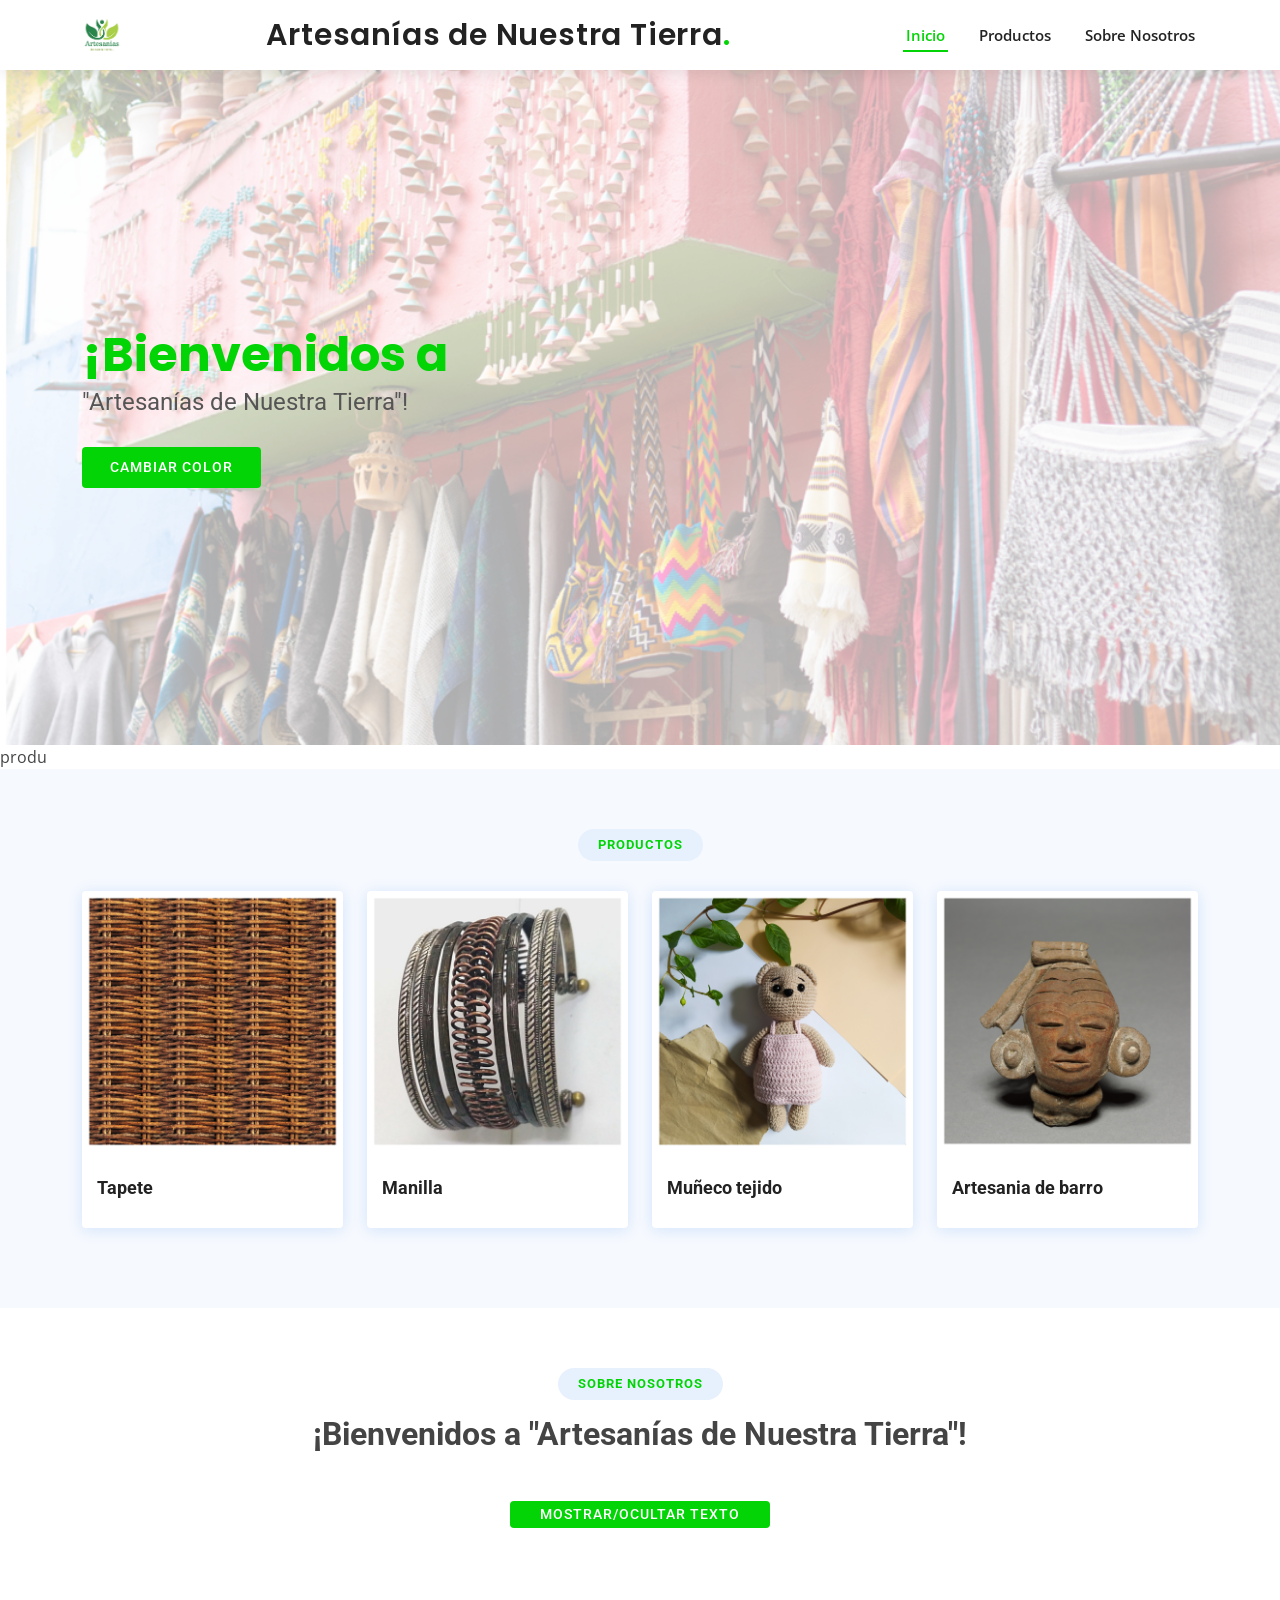
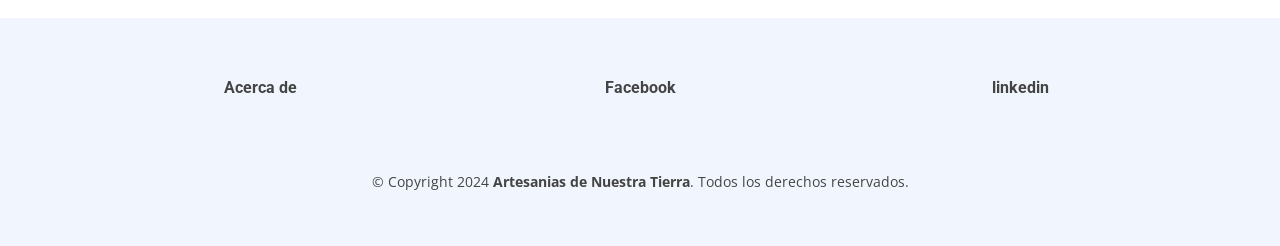
==== Proyectoweb/index.html @ 846239ed "Add files via upload" ====
<!DOCTYPE html>
<html lang="en">

<head>
  <meta charset="utf-8">
  <meta content="width=device-width, initial-scale=1.0" name="viewport">

  <title>Artesanías de Nuestra Tierra</title>
  <meta content="" name="description">
  <meta content="" name="keywords">

  <!-- Favicons -->
  <link href="assets/img/Content/favicon.png" rel="icon">
  <link href="assets/img/Content/favicon.png" rel="apple-touch-icon">

  <!-- Google Fonts -->
  <link href="https://fonts.googleapis.com/css?family=Open+Sans:300,300i,400,400i,600,600i,700,700i|Roboto:300,300i,400,400i,500,500i,600,600i,700,700i|Poppins:300,300i,400,400i,500,500i,600,600i,700,700i" rel="stylesheet">

  <link href="https://cdn.jsdelivr.net/npm/bootstrap@5.3.3/dist/css/bootstrap.min.css" rel="stylesheet" integrity="sha384-QWTKZyjpPEjISv5WaRU9OFeRpok6YctnYmDr5pNlyT2bRjXh0JMhjY6hW+ALEwIH" crossorigin="anonymous">

  <!-- Template Main CSS File -->
  <link href="assets/css/style.css" rel="stylesheet">

</head>

<body>

  <!-- ======= Header ======= -->
  <header id="header" class="d-flex align-items-center">
    <div class="container d-flex align-items-center justify-content-between">

      <a href="index.html" class="logo"><img src="assets/img/Content/logo.png" alt=""></a>
      <h1 class="logo"><a href="index.html">Artesanías de Nuestra Tierra<span>.</span></a></h1>
      
      <nav id="navbar" class="navbar">
        <ul>
          <li><a class="nav-link scrollto active" href="#hero">Inicio</a></li>
          <li><a class="nav-link scrollto" href="#productos">Productos</a></li>
          <li><a class="nav-link scrollto" href="#nosotros">Sobre Nosotros</a></li>
        </ul>
        <i class="bi bi-list mobile-nav-toggle"></i>
      </nav><!-- .navbar -->

    </div>
  </header><!-- End Header -->

  <!-- ======= Hero Section ======= -->
  <section id="hero" class="d-flex align-items-center">
    <div class="container" data-aos="zoom-out" data-aos-delay="100">
      <h1><span>¡Bienvenidos a </span></h1>
      <h2>"Artesanías de Nuestra Tierra"!</h2>
      <div class="d-flex">
        <a href="#about" class="btn-get-started scrollto" onclick="cambiarTonalidad()">Cambiar Color</a>
      </div>
    </div>
  </section><!-- End Hero -->

  <main id="main">
produ
    <!-- ======= products Section ======= -->
    <section id="productos" class="products section-bg">
      <div class="container" data-aos="fade-up">

        <div class="section-title">
          <h2>productos</h2>
        </div>

        <div class="row">

          <div class="col-lg-3 col-md-6 d-flex align-items-stretch" data-aos="fade-up" data-aos-delay="100">
            <div class="member">
              <div class="member-img">
                <img src="assets/img/Content/1.png" class="img-fluid" alt="">
              </div>
              <div class="member-info">
                <h4>Tapete</h4>
              </div>
            </div>
          </div>

          <div class="col-lg-3 col-md-6 d-flex align-items-stretch" data-aos="fade-up" data-aos-delay="200">
            <div class="member">
              <div class="member-img">
                <img src="assets/img/Content/2.png" class="img-fluid" alt="">
              </div>
              <div class="member-info">
                <h4>Manilla</h4>
              </div>
            </div>
          </div>

          <div class="col-lg-3 col-md-6 d-flex align-items-stretch" data-aos="fade-up" data-aos-delay="300">
            <div class="member">
              <div class="member-img">
                <img src="assets/img/Content/3.png" class="img-fluid" alt="">
              </div>
              <div class="member-info">
                <h4>Muñeco tejido</h4>
              </div>
            </div>
          </div>

          <div class="col-lg-3 col-md-6 d-flex align-items-stretch" data-aos="fade-up" data-aos-delay="400">
            <div class="member">
              <div class="member-img">
                <img src="assets/img/Content/4.png" class="img-fluid" alt="">
              </div>
              <div class="member-info">
                <h4>Artesania de barro</h4>
              </div>
            </div>
          </div>

        </div>

      </div>
    </section><!-- End products Section -->

    <!-- ======= Services Section ======= -->
    <section id="nosotros" class="services">
      <div class="container" data-aos="fade-up">
        <div class="section-title" id="sobre-nosotros">
          <h2 id="tituloNosotros">Sobre Nosotros</h2>
          <h3 id="tituloBienvenida">¡Bienvenidos a "Artesanías de Nuestra Tierra"!</h3>
          <br>
          <div id="textoOculto" style="display: none;">
            <p>Descubre la belleza y el encanto de las artesanías de Boyacá y Cundinamarca en nuestro sitio web. En "Artesanías de Nuestra Tierra" nos enorgullece ofrecerte una amplia selección de productos únicos y auténticos, elaborados con pasión y dedicación por talentosos artesanos locales.</p>
            <p>Explora nuestro catálogo virtual y déjate cautivar por la riqueza cultural y la historia que se reflejan en cada pieza. Desde tejidos tradicionales y cerámica artesanal hasta joyería finamente elaborada y esculturas impresionantes, tenemos algo especial para todos los amantes del arte y la artesanía.</p>
            <p>Con "Artesanías de Nuestra Tierra", apoyas directamente a las comunidades locales y contribuyes al fomento de la cultura y el patrimonio de nuestra región. Además, disfruta de una experiencia de compra segura y conveniente, con envíos rápidos y atención personalizada.</p>
            <p>¡Embárcate en un viaje de descubrimiento y encuentra tu próxima joya artesanal en "Artesanías de Nuestra Tierra" hoy mismo!</p>
          </div>
          <br>
          <button id="mostrarOcultar" class="boton-desplegable">Mostrar/Ocultar Texto</button>
        </div>
      </div>
    </section><!-- End Services Section -->

  </main><!-- End #main -->

  <!-- ======= Footer ======= -->
  <footer id="footer">
    <div class="footer-top" id="footer-top">
      <div class="container">
        <div class="row">

          <div class="col-lg-4 col-md-6 footer-links">
            <h4>Acerca de</h4>
          </div>

          <div class="col-lg-4 col-md-6 footer-links">
              <a href="https://www.facebook.com" class="facebook"><h4>Facebook</h4></a>
          </div>

          <div class="col-lg-4 col-md-6 footer-links">
            <a href="https://www.linkedin.com" class="linkedin" ><h4>linkedin</h4></a>
          </div>

        </div>
      </div>
    </div>

    <div class="container py-4">
      <div class="copyright">
        &copy; Copyright 2024<strong><span> Artesanias de Nuestra Tierra</span></strong>. Todos los derechos reservados.
      </div>
    </div>
  </footer><!-- End Footer -->

  <div id="preloader"></div>

  <script src="https://cdn.jsdelivr.net/npm/bootstrap@5.3.3/dist/js/bootstrap.bundle.min.js" integrity="sha384-YvpcrYf0tY3lHB60NNkmXc5s9fDVZLESaAA55NDzOxhy9GkcIdslK1eN7N6jIeHz" crossorigin="anonymous"></script>

  <!-- Main JS File -->
  <script src="assets/js/main.js"></script>
  </body>

</html>
---- Proyectoweb/assets/css/style.css ----
/*--------------------------------------------------------------
# General
--------------------------------------------------------------*/
body {
  font-family: "Open Sans", sans-serif;
  color: #444444;
}

a {
  color: #03d406;
  text-decoration: none;
}

a:hover {
  color: #03d406;
  text-decoration: none;
}

h1,
h2,
h3,
h4,
h5,
h6 {
  font-family: "Roboto", sans-serif;
}

/*--------------------------------------------------------------
# Preloader
--------------------------------------------------------------*/
#preloader {
  position: fixed;
  top: 0;
  left: 0;
  right: 0;
  bottom: 0;
  z-index: 9999;
  overflow: hidden;
  background: #fff;
}

#preloader:before {
  content: "";
  position: fixed;
  top: calc(50% - 30px);
  left: calc(50% - 30px);
  border: 6px solid #03d406;
  border-top-color: #e2eefd;
  border-radius: 50%;
  width: 60px;
  height: 60px;
  animation: animate-preloader 1s linear infinite;
}

@keyframes animate-preloader {
  0% {
    transform: rotate(0deg);
  }

  100% {
    transform: rotate(360deg);
  }
}

/*--------------------------------------------------------------
# Back to top button
--------------------------------------------------------------*/
.back-to-top {
  position: fixed;
  visibility: hidden;
  opacity: 0;
  right: 15px;
  bottom: 15px;
  z-index: 996;
  background: #03d406;
  width: 40px;
  height: 40px;
  border-radius: 4px;
  transition: all 0.4s;
}

/*--------------------------------------------------------------
# Disable aos animation delay on mobile devices
--------------------------------------------------------------*/
@media screen and (max-width: 768px) {
  [data-aos-delay] {
    transition-delay: 0 !important;
  }
}

/*--------------------------------------------------------------
# Top Bar
--------------------------------------------------------------*/
#topbar {
  background: #03d406;
  height: 40px;
  font-size: 14px;
  transition: all 0.5s;
  color: #fff;
  padding: 0;
}

#topbar .contact-info i {
  font-style: normal;
  color: #fff;
}

#topbar .contact-info i a,
#topbar .contact-info i span {
  padding-left: 5px;
  color: #fff;
}

#topbar .contact-info i a {
  line-height: 0;
  transition: 0.3s;
  transition: 0.3s;
}

#topbar .contact-info i a:hover {
  color: #fff;
  text-decoration: underline;
}

#topbar .social-links a {
  color: rgba(255, 255, 255, 0.7);
  line-height: 0;
  transition: 0.3s;
  margin-left: 20px;
}

#topbar .social-links a:hover {
  color: white;
}

/*--------------------------------------------------------------
# Header
--------------------------------------------------------------*/
#header {
  background: #fff;
  transition: all 0.5s;
  z-index: 997;
  height: 86px;
  box-shadow: 0px 2px 15px rgba(0, 0, 0, 0.1);
}

#header.fixed-top {
  height: 70px;
}

#header .logo {
  font-size: 30px;
  margin: 0;
  padding: 0;
  line-height: 1;
  font-weight: 600;
  letter-spacing: 0.8px;
  font-family: "Poppins", sans-serif;
}

#header .logo a {
  color: #222222;
  padding-right: 0;
}

#header .logo a span {
  color: #03d406;
}

#header .logo img {
  max-height: 40px;
}

.scrolled-offset {
  margin-top: 70px;
}

/*--------------------------------------------------------------
# Navigation Menu
--------------------------------------------------------------*/
/**
* Desktop Navigation 
*/
.navbar {
  padding: 0;
}

.navbar ul {
  margin: 0;
  padding: 0;
  display: flex;
  list-style: none;
  align-items: center;
}

.navbar li {
  position: relative;
}

.navbar>ul>li {
  white-space: nowrap;
  padding: 10px 0 10px 28px;
}

.navbar a,
.navbar a:focus {
  display: flex;
  align-items: center;
  justify-content: space-between;
  padding: 0 3px;
  font-size: 15px;
  font-weight: 600;
  color: #222222;
  white-space: nowrap;
  transition: 0.3s;
  position: relative;
}

.navbar a i,
.navbar a:focus i {
  font-size: 12px;
  line-height: 0;
  margin-left: 5px;
}

.navbar>ul>li>a:before {
  content: "";
  position: absolute;
  width: 100%;
  height: 2px;
  bottom: -6px;
  left: 0;
  background-color: #03d406;
  visibility: hidden;
  width: 0px;
  transition: all 0.3s ease-in-out 0s;
}

.navbar a:hover:before,
.navbar li:hover>a:before,
.navbar .active:before {
  visibility: visible;
  width: 100%;
}

.navbar a:hover,
.navbar .active,
.navbar .active:focus,
.navbar li:hover>a {
  color: #03d406;
}


/**
* Mobile Navigation 
*/
.mobile-nav-toggle {
  color: #222222;
  font-size: 28px;
  cursor: pointer;
  display: none;
  line-height: 0;
  transition: 0.5s;
}

.mobile-nav-toggle.bi-x {
  color: #fff;
}

@media (max-width: 991px) {
  .mobile-nav-toggle {
    display: block;
  }

  .navbar ul {
    display: none;
  }
}

.navbar-mobile {
  position: fixed;
  overflow: hidden;
  top: 0;
  right: 0;
  left: 0;
  bottom: 0;
  background: rgba(9, 9, 9, 0.9);
  transition: 0.3s;
  z-index: 999;
}

.navbar-mobile .mobile-nav-toggle {
  position: absolute;
  top: 15px;
  right: 15px;
}

.navbar-mobile ul {
  display: block;
  position: absolute;
  top: 55px;
  right: 15px;
  bottom: 15px;
  left: 15px;
  padding: 10px 0;
  background-color: #fff;
  overflow-y: auto;
  transition: 0.3s;
}

.navbar-mobile a,
.navbar-mobile a:focus {
  padding: 10px 20px;
  font-size: 15px;
  color: #222222;
}

.navbar-mobile>ul>li {
  padding: 0;
}

.navbar-mobile a:hover:before,
.navbar-mobile li:hover>a:before,
.navbar-mobile .active:before {
  visibility: hidden;
}

.navbar-mobile a:hover,
.navbar-mobile .active,
.navbar-mobile li:hover>a {
  color: #03d406;
}

.navbar-mobile .getstarted,
.navbar-mobile .getstarted:focus {
  margin: 15px;
}

/*--------------------------------------------------------------
# Hero Section
--------------------------------------------------------------*/
#hero {
  width: 100%;
  height: 75vh;
  background: url("../img/Content/central.png") top left;
  background-size: cover;
  position: relative;
}

#hero:before {
  content: "";
  background: rgba(255, 255, 255, 0.6);
  position: absolute;
  bottom: 0;
  top: 0;
  left: 0;
  right: 0;
}

#hero .container {
  position: relative;
}

#hero h1 {
  margin: 0;
  font-size: 48px;
  font-weight: 700;
  line-height: 56px;
  color: #222222;
  font-family: "Poppins", sans-serif;
}

#hero h1 span {
  color: #03d406;
}

#hero h2 {
  color: #555555;
  margin: 5px 0 30px 0;
  font-size: 24px;
  font-weight: 400;
}

#hero .btn-get-started {
  font-family: "Roboto", sans-serif;
  text-transform: uppercase;
  font-weight: 500;
  font-size: 14px;
  letter-spacing: 1px;
  display: inline-block;
  padding: 10px 28px;
  border-radius: 4px;
  transition: 0.5s;
  color: #fff;
  background: #03d406;
}

#hero .btn-get-started:hover {
  background: #08961b;
}

@media (min-width: 1024px) {
  #hero {
    background-attachment: fixed;
  }
}

@media (max-width: 768px) {
  #hero {
    height: 100vh;
  }

  #hero h1 {
    font-size: 28px;
    line-height: 36px;
  }

  #hero h2 {
    font-size: 18px;
    line-height: 24px;
    margin-bottom: 30px;
  }
}

@media (max-height: 500px) {
  #hero {
    height: 120vh;
  }
}

/*--------------------------------------------------------------
# Sections General
--------------------------------------------------------------*/
section {
  padding: 60px 0;
  overflow: hidden;
}

.section-bg {
  background-color: #f6f9fe;
}

.section-title {
  text-align: center;
  padding-bottom: 30px;
}

.section-title h2 {
  font-size: 13px;
  letter-spacing: 1px;
  font-weight: 700;
  padding: 8px 20px;
  margin: 0;
  background: #e7f1fd;
  color: #03d406;
  display: inline-block;
  text-transform: uppercase;
  border-radius: 50px;
}

.section-title h3 {
  margin: 15px 0 0 0;
  font-size: 32px;
  font-weight: 700;
}

.section-title h3 span {
  color: #03d406;
}

.section-title p {
  margin: 15px auto 0 auto;
  font-weight: 600;
}

@media (min-width: 1024px) {
  .section-title p {
    width: 50%;
  }
}

/*--------------------------------------------------------------
# products
--------------------------------------------------------------*/
.products {
  padding: 60px 0;
}

.products .member {
  margin-bottom: 20px;
  overflow: hidden;
  border-radius: 4px;
  background: #fff;
  box-shadow: 0px 2px 15px rgba(16, 110, 234, 0.15);
}

.products .member .member-img {
  position: relative;
  overflow: hidden;
  /*background: #ff0000;*/
}

.products .member .member-info {
  padding: 25px 15px;
  /*background: #ff0000;*/
}

.products .member .member-info h4 {
  font-weight: 700;
  margin-bottom: 5px;
  font-size: 18px;
  color: #222222;
}

/*--------------------------------------------------------------
# Nosotros
--------------------------------------------------------------*/

.boton-desplegable {
  font-family: "Roboto", sans-serif;
  text-transform: uppercase;
  font-weight: 500;
  font-size: 14px;
  letter-spacing: 1px;
  display: inline-block;
  padding: 1px 28px;
  border-radius: 4px;
  transition: 0.5s;
  color: #fff;
  background: #03d406;
  border-color: transparent;
}

.boton-desplegable:hover {
  background-color: #08961b;
}


/*--------------------------------------------------------------
# Footer
--------------------------------------------------------------*/
#footer {
  justify-content: center;
  text-align: center;
  padding: 0 0 30px 0;
  color: #444444;
  font-size: 14px;
  background: #f1f6fe;
}

#footer .footer-top {
  padding: 60px 0 30px 0;
  background: #f1f6fe;
}

#footer .footer-top h4 {
  font-size: 16px;
  font-weight: bold;
  color: #444444;
  position: relative;
  padding-bottom: 12px;
}

#footer .copyright {
  text-align: center;
  float: none;
}

@media (max-width: 768px) {
  #footer .copyright{
    float: none;
    text-align: center;
    padding: 2px 0;
  }
}
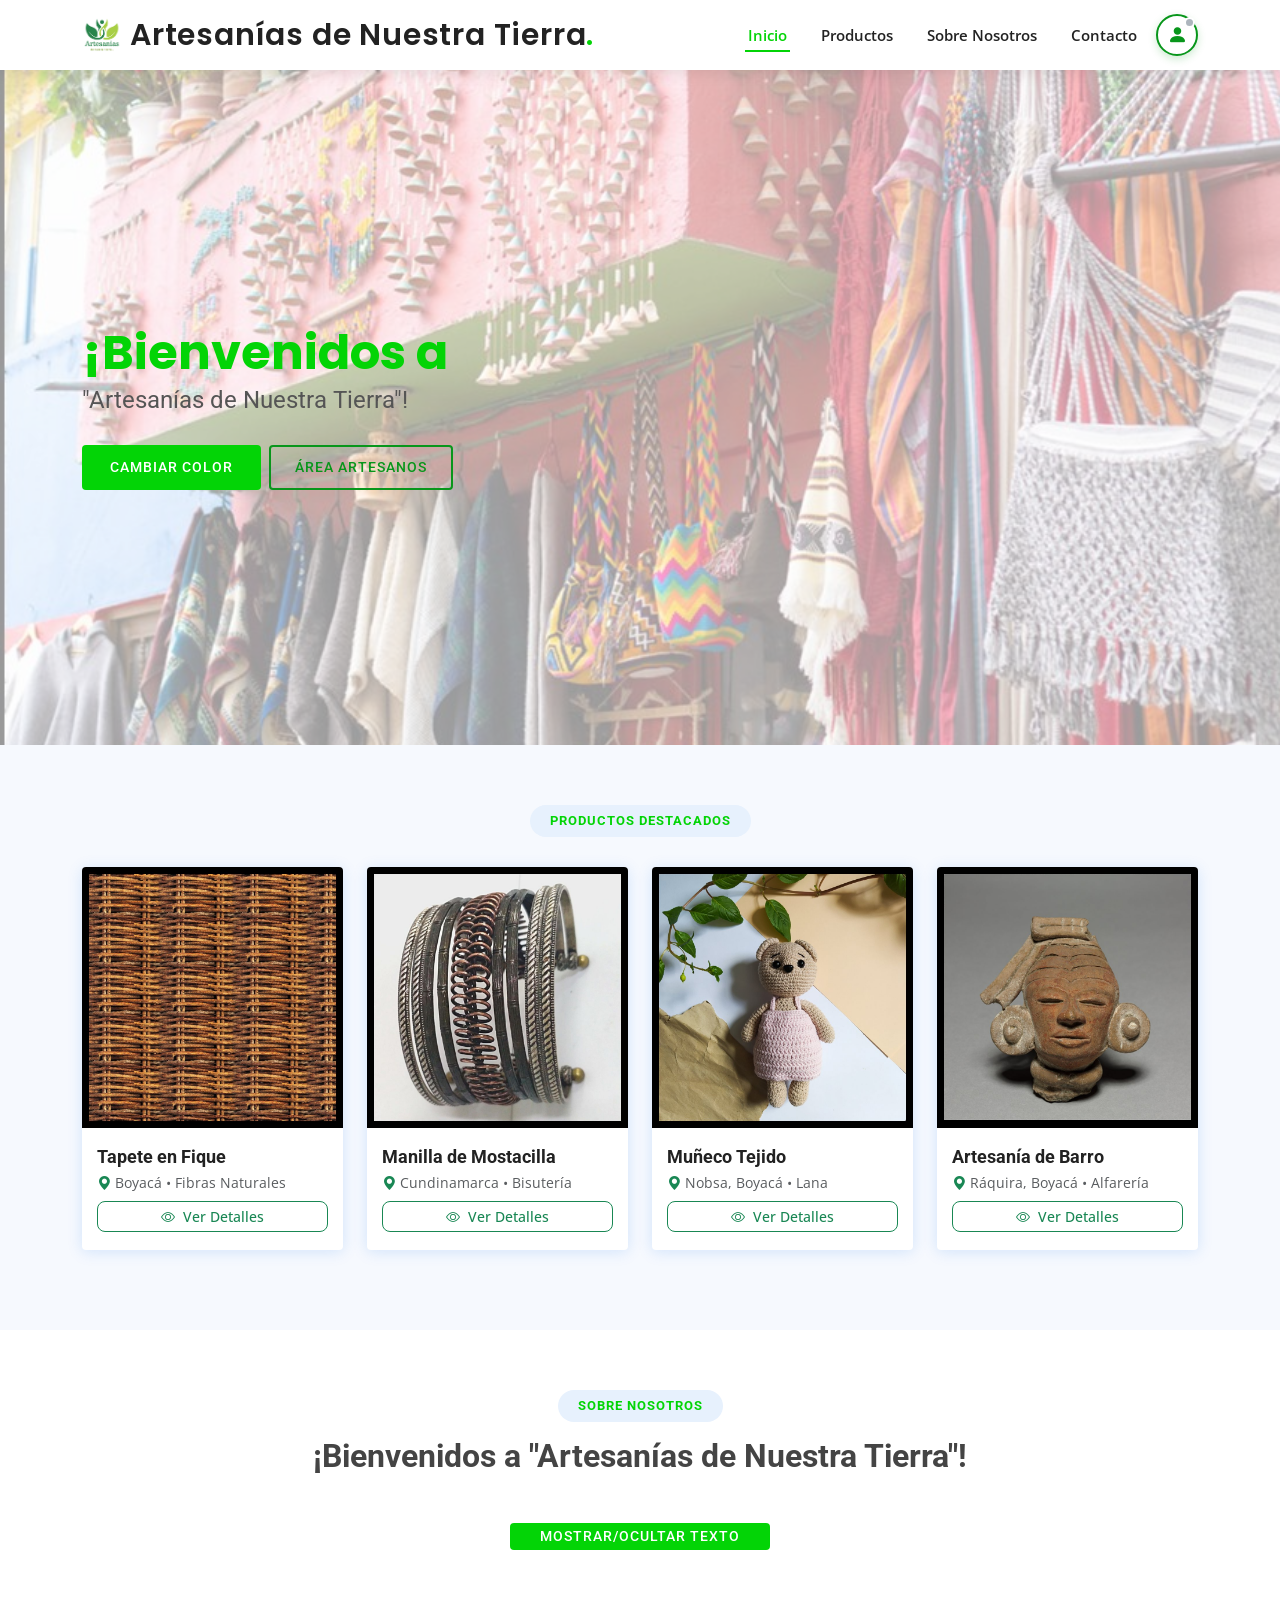
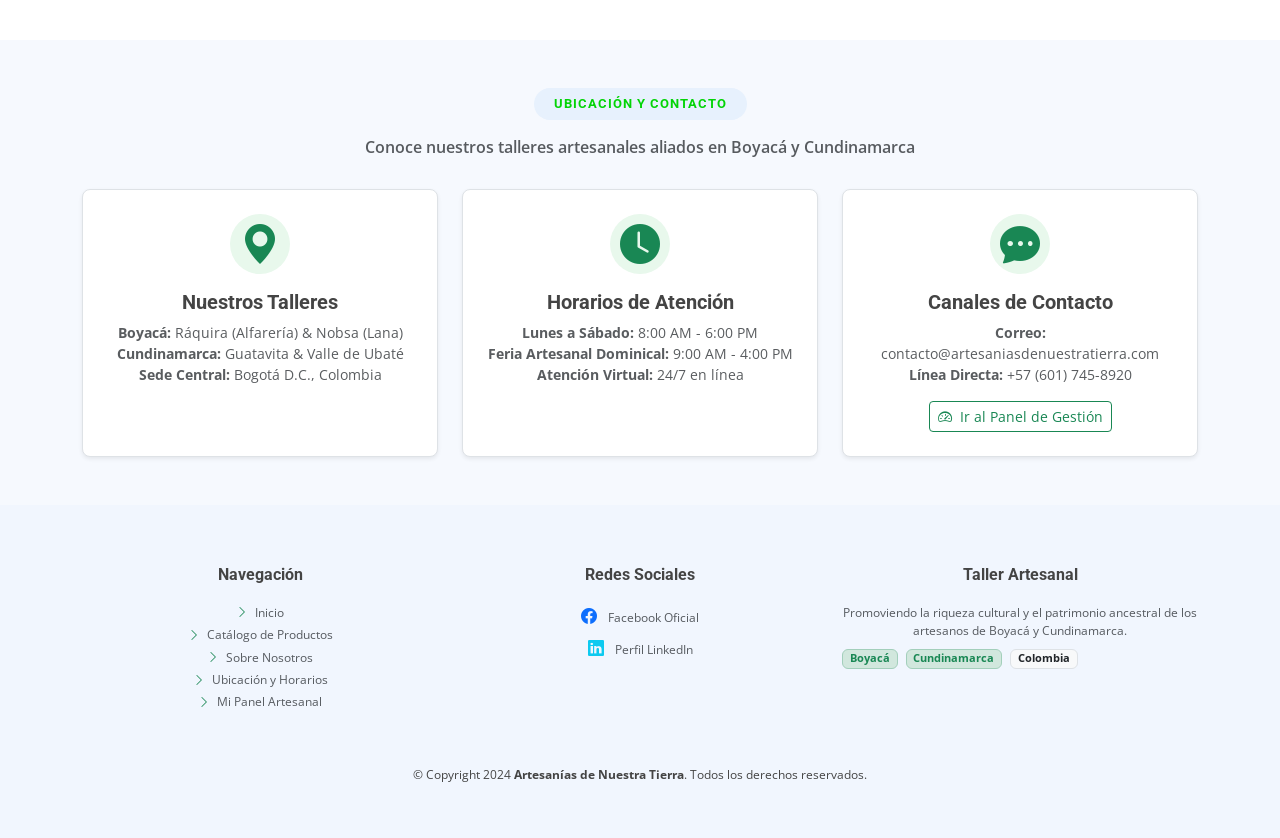
==== commit 7bea7c6e: "subiendo cambios" ====
--- a/Proyectoweb/index.html
+++ b/Proyectoweb/index.html
@@ -1,177 +1,425 @@
-<!DOCTYPE html>
-<html lang="en">
-
-<head>
-  <meta charset="utf-8">
-  <meta content="width=device-width, initial-scale=1.0" name="viewport">
-
-  <title>Artesanías de Nuestra Tierra</title>
-  <meta content="" name="description">
-  <meta content="" name="keywords">
-
-  <!-- Favicons -->
-  <link href="assets/img/Content/favicon.png" rel="icon">
-  <link href="assets/img/Content/favicon.png" rel="apple-touch-icon">
-
-  <!-- Google Fonts -->
-  <link href="https://fonts.googleapis.com/css?family=Open+Sans:300,300i,400,400i,600,600i,700,700i|Roboto:300,300i,400,400i,500,500i,600,600i,700,700i|Poppins:300,300i,400,400i,500,500i,600,600i,700,700i" rel="stylesheet">
-
-  <link href="https://cdn.jsdelivr.net/npm/bootstrap@5.3.3/dist/css/bootstrap.min.css" rel="stylesheet" integrity="sha384-QWTKZyjpPEjISv5WaRU9OFeRpok6YctnYmDr5pNlyT2bRjXh0JMhjY6hW+ALEwIH" crossorigin="anonymous">
-
-  <!-- Template Main CSS File -->
-  <link href="assets/css/style.css" rel="stylesheet">
-
-</head>
-
-<body>
-
-  <!-- ======= Header ======= -->
-  <header id="header" class="d-flex align-items-center">
-    <div class="container d-flex align-items-center justify-content-between">
-
-      <a href="index.html" class="logo"><img src="assets/img/Content/logo.png" alt=""></a>
-      <h1 class="logo"><a href="index.html">Artesanías de Nuestra Tierra<span>.</span></a></h1>
-      
-      <nav id="navbar" class="navbar">
-        <ul>
-          <li><a class="nav-link scrollto active" href="#hero">Inicio</a></li>
-          <li><a class="nav-link scrollto" href="#productos">Productos</a></li>
-          <li><a class="nav-link scrollto" href="#nosotros">Sobre Nosotros</a></li>
-        </ul>
-        <i class="bi bi-list mobile-nav-toggle"></i>
-      </nav><!-- .navbar -->
-
-    </div>
-  </header><!-- End Header -->
-
-  <!-- ======= Hero Section ======= -->
-  <section id="hero" class="d-flex align-items-center">
-    <div class="container" data-aos="zoom-out" data-aos-delay="100">
-      <h1><span>¡Bienvenidos a </span></h1>
-      <h2>"Artesanías de Nuestra Tierra"!</h2>
-      <div class="d-flex">
-        <a href="#about" class="btn-get-started scrollto" onclick="cambiarTonalidad()">Cambiar Color</a>
-      </div>
-    </div>
-  </section><!-- End Hero -->
-
-  <main id="main">
-produ
-    <!-- ======= products Section ======= -->
-    <section id="productos" class="products section-bg">
-      <div class="container" data-aos="fade-up">
-
-        <div class="section-title">
-          <h2>productos</h2>
-        </div>
-
-        <div class="row">
-
-          <div class="col-lg-3 col-md-6 d-flex align-items-stretch" data-aos="fade-up" data-aos-delay="100">
-            <div class="member">
-              <div class="member-img">
-                <img src="assets/img/Content/1.png" class="img-fluid" alt="">
-              </div>
-              <div class="member-info">
-                <h4>Tapete</h4>
-              </div>
-            </div>
-          </div>
-
-          <div class="col-lg-3 col-md-6 d-flex align-items-stretch" data-aos="fade-up" data-aos-delay="200">
-            <div class="member">
-              <div class="member-img">
-                <img src="assets/img/Content/2.png" class="img-fluid" alt="">
-              </div>
-              <div class="member-info">
-                <h4>Manilla</h4>
-              </div>
-            </div>
-          </div>
-
-          <div class="col-lg-3 col-md-6 d-flex align-items-stretch" data-aos="fade-up" data-aos-delay="300">
-            <div class="member">
-              <div class="member-img">
-                <img src="assets/img/Content/3.png" class="img-fluid" alt="">
-              </div>
-              <div class="member-info">
-                <h4>Muñeco tejido</h4>
-              </div>
-            </div>
-          </div>
-
-          <div class="col-lg-3 col-md-6 d-flex align-items-stretch" data-aos="fade-up" data-aos-delay="400">
-            <div class="member">
-              <div class="member-img">
-                <img src="assets/img/Content/4.png" class="img-fluid" alt="">
-              </div>
-              <div class="member-info">
-                <h4>Artesania de barro</h4>
-              </div>
-            </div>
-          </div>
-
-        </div>
-
-      </div>
-    </section><!-- End products Section -->
-
-    <!-- ======= Services Section ======= -->
-    <section id="nosotros" class="services">
-      <div class="container" data-aos="fade-up">
-        <div class="section-title" id="sobre-nosotros">
-          <h2 id="tituloNosotros">Sobre Nosotros</h2>
-          <h3 id="tituloBienvenida">¡Bienvenidos a "Artesanías de Nuestra Tierra"!</h3>
-          <br>
-          <div id="textoOculto" style="display: none;">
-            <p>Descubre la belleza y el encanto de las artesanías de Boyacá y Cundinamarca en nuestro sitio web. En "Artesanías de Nuestra Tierra" nos enorgullece ofrecerte una amplia selección de productos únicos y auténticos, elaborados con pasión y dedicación por talentosos artesanos locales.</p>
-            <p>Explora nuestro catálogo virtual y déjate cautivar por la riqueza cultural y la historia que se reflejan en cada pieza. Desde tejidos tradicionales y cerámica artesanal hasta joyería finamente elaborada y esculturas impresionantes, tenemos algo especial para todos los amantes del arte y la artesanía.</p>
-            <p>Con "Artesanías de Nuestra Tierra", apoyas directamente a las comunidades locales y contribuyes al fomento de la cultura y el patrimonio de nuestra región. Además, disfruta de una experiencia de compra segura y conveniente, con envíos rápidos y atención personalizada.</p>
-            <p>¡Embárcate en un viaje de descubrimiento y encuentra tu próxima joya artesanal en "Artesanías de Nuestra Tierra" hoy mismo!</p>
-          </div>
-          <br>
-          <button id="mostrarOcultar" class="boton-desplegable">Mostrar/Ocultar Texto</button>
-        </div>
-      </div>
-    </section><!-- End Services Section -->
-
-  </main><!-- End #main -->
-
-  <!-- ======= Footer ======= -->
-  <footer id="footer">
-    <div class="footer-top" id="footer-top">
-      <div class="container">
-        <div class="row">
-
-          <div class="col-lg-4 col-md-6 footer-links">
-            <h4>Acerca de</h4>
-          </div>
-
-          <div class="col-lg-4 col-md-6 footer-links">
-              <a href="https://www.facebook.com" class="facebook"><h4>Facebook</h4></a>
-          </div>
-
-          <div class="col-lg-4 col-md-6 footer-links">
-            <a href="https://www.linkedin.com" class="linkedin" ><h4>linkedin</h4></a>
-          </div>
-
-        </div>
-      </div>
-    </div>
-
-    <div class="container py-4">
-      <div class="copyright">
-        &copy; Copyright 2024<strong><span> Artesanias de Nuestra Tierra</span></strong>. Todos los derechos reservados.
-      </div>
-    </div>
-  </footer><!-- End Footer -->
-
-  <div id="preloader"></div>
-
-  <script src="https://cdn.jsdelivr.net/npm/bootstrap@5.3.3/dist/js/bootstrap.bundle.min.js" integrity="sha384-YvpcrYf0tY3lHB60NNkmXc5s9fDVZLESaAA55NDzOxhy9GkcIdslK1eN7N6jIeHz" crossorigin="anonymous"></script>
-
-  <!-- Main JS File -->
-  <script src="assets/js/main.js"></script>
-  </body>
-
-</html>+﻿<!DOCTYPE html>
+<html lang="es">
+
+<head>
+  <meta charset="utf-8">
+  <meta content="width=device-width, initial-scale=1.0" name="viewport">
+
+  <title>Artesanías de Nuestra Tierra</title>
+  <meta content="Catálogo y plataforma de artesanías típicas de Boyacá y Cundinamarca." name="description">
+  <meta content="artesanias, boyaca, cundinamarca, alfareria, tejidos, cultura" name="keywords">
+
+  <!-- Favicons -->
+  <link href="assets/img/Content/favicon.png" rel="icon">
+  <link href="assets/img/Content/favicon.png" rel="apple-touch-icon">
+
+  <!-- Optimización de Carga de Fuentes (Preconnect & Swap) -->
+  <link rel="preconnect" href="https://fonts.googleapis.com">
+  <link rel="preconnect" href="https://fonts.gstatic.com" crossorigin>
+  <link rel="dns-prefetch" href="https://cdn.jsdelivr.net">
+  <link href="https://fonts.googleapis.com/css2?family=Open+Sans:ital,wght@0,300;0,400;0,600;0,700;1,300&family=Poppins:wght@300;400;500;600;700&family=Roboto:wght@300;400;500;700&display=swap" rel="stylesheet">
+
+  <!-- Bootstrap 5 CSS -->
+  <link href="https://cdn.jsdelivr.net/npm/bootstrap@5.3.3/dist/css/bootstrap.min.css" rel="stylesheet" integrity="sha384-QWTKZyjpPEjISv5WaRU9OFeRpok6YctnYmDr5pNlyT2bRjXh0JMhjY6hW+ALEwIH" crossorigin="anonymous">
+
+  <!-- Bootstrap Icons -->
+  <link rel="stylesheet" href="https://cdn.jsdelivr.net/npm/bootstrap-icons@1.11.3/font/bootstrap-icons.min.css">
+
+  <!-- Template Main CSS File -->
+  <link href="assets/css/style.css" rel="stylesheet">
+
+</head>
+
+<body>
+
+  <!-- ======= Header ======= -->
+  <header id="header" class="d-flex align-items-center">
+    <div class="container d-flex align-items-center justify-content-between">
+
+      <div class="d-flex align-items-center">
+        <a href="index.html" class="logo me-2"><img src="assets/img/Content/logo.png" alt="Logo Artesanías" width="40" height="40"></a>
+        <h1 class="logo mb-0"><a href="index.html">Artesanías de Nuestra Tierra<span>.</span></a></h1>
+      </div>
+      
+      <div class="d-flex align-items-center gap-3">
+        <nav id="navbar" class="navbar">
+          <ul>
+            <li><a class="nav-link scrollto active" href="#hero">Inicio</a></li>
+            <li><a class="nav-link scrollto" href="#productos">Productos</a></li>
+            <li><a class="nav-link scrollto" href="#nosotros">Sobre Nosotros</a></li>
+            <li><a class="nav-link scrollto" href="#contacto">Contacto</a></li>
+            <li id="panelNavLink" class="d-none"><a class="nav-link" href="panel.html"><i class="bi bi-speedometer2 me-1"></i> Mi Panel</a></li>
+          </ul>
+          <i class="bi bi-list mobile-nav-toggle"></i>
+        </nav><!-- .navbar -->
+
+        <!-- Botón circular de Login / Avatar -->
+        <div class="user-action-area">
+          <button id="userAuthBtn" class="user-circle-btn" type="button" title="Acceso de usuarios" aria-label="Acceso de usuarios">
+            <i class="bi bi-person-fill" id="userIcon"></i>
+            <span class="user-status-dot" id="userStatusDot" title="Desconectado"></span>
+          </button>
+        </div>
+      </div>
+
+    </div>
+  </header><!-- End Header -->
+
+  <!-- ======= Hero Section ======= -->
+  <section id="hero" class="d-flex align-items-center">
+    <div class="container" data-aos="zoom-out" data-aos-delay="100">
+      <h1><span>¡Bienvenidos a </span></h1>
+      <h2>"Artesanías de Nuestra Tierra"!</h2>
+      <div class="d-flex gap-2">
+        <button id="btnCambiarColor" class="btn btn-get-started border-0" type="button">Cambiar Color</button>
+        <button id="heroLoginBtn" class="btn-outline-custom">Área Artesanos</button>
+      </div>
+    </div>
+  </section><!-- End Hero -->
+
+  <main id="main">
+
+    <!-- ======= Products Section ======= -->
+    <section id="productos" class="products section-bg">
+      <div class="container" data-aos="fade-up">
+
+        <div class="section-title">
+          <h2>Productos Destacados</h2>
+        </div>
+
+        <div class="row">
+
+          <div class="col-lg-3 col-md-6 d-flex align-items-stretch" data-aos="fade-up" data-aos-delay="100">
+            <div class="member">
+              <div class="member-img">
+                <img src="assets/img/Content/1.jpg" onerror="this.onerror=null;this.src='assets/img/Content/1.png'" class="img-fluid" alt="Tapete en Fique" loading="lazy" width="400" height="400">
+              </div>
+              <div class="member-info">
+                <h4>Tapete en Fique</h4>
+                <p class="text-muted small mb-2"><i class="bi bi-geo-alt-fill text-success"></i> Boyacá &bull; Fibras Naturales</p>
+                <button class="btn btn-sm btn-outline-success w-100 btn-ver-detalle" 
+                  data-nombre="Tapete en Fique" 
+                  data-origen="Boyacá, Colombia" 
+                  data-categoria="Tejido Artesanal" 
+                  data-material="Fibra de fique 100% natural hilado y tinturado a mano"
+                  data-precio=".000 COP"
+                  data-desc="Tapete tejido con técnicas ancestrales de Boyacá. Resistente, térmico y con tintes ecológicos extraídos de cortezas locales."
+                  data-img="assets/img/Content/1.jpg">
+                  <i class="bi bi-eye me-1"></i> Ver Detalles
+                </button>
+              </div>
+            </div>
+          </div>
+
+          <div class="col-lg-3 col-md-6 d-flex align-items-stretch" data-aos="fade-up" data-aos-delay="200">
+            <div class="member">
+              <div class="member-img">
+                <img src="assets/img/Content/2.jpg" onerror="this.onerror=null;this.src='assets/img/Content/2.png'" class="img-fluid" alt="Manilla de Mostacilla" loading="lazy" width="400" height="400">
+              </div>
+              <div class="member-info">
+                <h4>Manilla de Mostacilla</h4>
+                <p class="text-muted small mb-2"><i class="bi bi-geo-alt-fill text-success"></i> Cundinamarca &bull; Bisutería</p>
+                <button class="btn btn-sm btn-outline-success w-100 btn-ver-detalle" 
+                  data-nombre="Manilla de Mostacilla" 
+                  data-origen="Cundinamarca, Colombia" 
+                  data-categoria="Bisutería Ancestral" 
+                  data-material="Mostacilla checa enhebrada en hilo de alta resistencia"
+                  data-precio=".000 COP"
+                  data-desc="Brazalete con patrones geométricos representativos de la cosmovisión muisca, elaborado pacientemente hilo a hilo por artesanas locales."
+                  data-img="assets/img/Content/2.jpg">
+                  <i class="bi bi-eye me-1"></i> Ver Detalles
+                </button>
+              </div>
+            </div>
+          </div>
+
+          <div class="col-lg-3 col-md-6 d-flex align-items-stretch" data-aos="fade-up" data-aos-delay="300">
+            <div class="member">
+              <div class="member-img">
+                <img src="assets/img/Content/3.jpg" onerror="this.onerror=null;this.src='assets/img/Content/3.png'" class="img-fluid" alt="Muñeco tejido en lana" loading="lazy" width="400" height="400">
+              </div>
+              <div class="member-info">
+                <h4>Muñeco Tejido</h4>
+                <p class="text-muted small mb-2"><i class="bi bi-geo-alt-fill text-success"></i> Nobsa, Boyacá &bull; Lana</p>
+                <button class="btn btn-sm btn-outline-success w-100 btn-ver-detalle" 
+                  data-nombre="Muñeco Tejido en Lana" 
+                  data-origen="Nobsa, Boyacá" 
+                  data-categoria="Textilería en Lana Virgen" 
+                  data-material="Lana pura de oveja boyacense hilada en huso"
+                  data-precio=".000 COP"
+                  data-desc="Figura artesanal tejida con lana auténtica del altiplano cundiboyacense. Suave al tacto y representativa de las tradiciones campesinas."
+                  data-img="assets/img/Content/3.jpg">
+                  <i class="bi bi-eye me-1"></i> Ver Detalles
+                </button>
+              </div>
+            </div>
+          </div>
+
+          <div class="col-lg-3 col-md-6 d-flex align-items-stretch" data-aos="fade-up" data-aos-delay="400">
+            <div class="member">
+              <div class="member-img">
+                <img src="assets/img/Content/4.jpg" onerror="this.onerror=null;this.src='assets/img/Content/4.png'" class="img-fluid" alt="Artesanía de barro" loading="lazy" width="400" height="400">
+              </div>
+              <div class="member-info">
+                <h4>Artesanía de Barro</h4>
+                <p class="text-muted small mb-2"><i class="bi bi-geo-alt-fill text-success"></i> Ráquira, Boyacá &bull; Alfarería</p>
+                <button class="btn btn-sm btn-outline-success w-100 btn-ver-detalle" 
+                  data-nombre="Vasija en Barro Cocido" 
+                  data-origen="Ráquira, Boyacá" 
+                  data-categoria="Alfarería Tradicional" 
+                  data-material="Arcilla roja moldeada a torno y horneada a leña"
+                  data-precio=".000 COP"
+                  data-desc="Pieza clásica de Ráquira elaborada con barro cocido de alta calidad, perfecta para decoración o uso tradicional en el hogar."
+                  data-img="assets/img/Content/4.jpg">
+                  <i class="bi bi-eye me-1"></i> Ver Detalles
+                </button>
+              </div>
+            </div>
+          </div>
+
+        </div>
+
+      </div>
+    </section><!-- End products Section -->
+
+    <!-- ======= Services Section ======= -->
+    <section id="nosotros" class="services">
+      <div class="container" data-aos="fade-up">
+        <div class="section-title" id="sobre-nosotros">
+          <h2 id="tituloNosotros">Sobre Nosotros</h2>
+          <h3 id="tituloBienvenida">¡Bienvenidos a "Artesanías de Nuestra Tierra"!</h3>
+          <br>
+          <div id="textoOculto" style="display: none;">
+            <p>Descubre la belleza y el encanto de las artesanías de Boyacá y Cundinamarca en nuestro sitio web. En "Artesanías de Nuestra Tierra" nos enorgullece ofrecerte una amplia selección de productos únicos y auténticos, elaborados con pasión y dedicación por talentosos artesanos locales.</p>
+            <p>Explora nuestro catálogo virtual y déjate cautivar por la riqueza cultural y la historia que se reflejan en cada pieza. Desde tejidos tradicionales y cerámica artesanal hasta joyería finamente elaborada y esculturas impresionantes, tenemos algo especial para todos los amantes del arte y la artesanía.</p>
+            <p>Con "Artesanías de Nuestra Tierra", apoyas directamente a las comunidades locales y contribuyes al fomento de la cultura y el patrimonio de nuestra región. Además, disfruta de una experiencia de compra segura y conveniente, con envíos rápidos y atención personalizada.</p>
+            <p>¡Embárcate en un viaje de descubrimiento y encuentra tu próxima joya artesanal en "Artesanías de Nuestra Tierra" hoy mismo!</p>
+          </div>
+          <br>
+          <button id="mostrarOcultar" class="boton-desplegable">Mostrar/Ocultar Texto</button>
+        </div>
+      </div>
+    </section><!-- End Services Section -->
+
+    <!-- ======= Contact Section ======= -->
+    <section id="contacto" class="contact section-bg py-5">
+      <div class="container" data-aos="fade-up">
+
+        <div class="section-title">
+          <h2>Ubicación y Contacto</h2>
+          <p class="text-muted">Conoce nuestros talleres artesanales aliados en Boyacá y Cundinamarca</p>
+        </div>
+
+        <div class="row g-4">
+          <div class="col-lg-4 col-md-6">
+            <div class="contact-card p-4 bg-white rounded-3 border h-100 shadow-sm text-center">
+              <div class="contact-icon text-success mb-3 fs-1">
+                <i class="bi bi-geo-alt-fill"></i>
+              </div>
+              <h5 class="fw-bold mb-2">Nuestros Talleres</h5>
+              <p class="text-muted small mb-0">
+                <strong>Boyacá:</strong> Ráquira (Alfarería) &amp; Nobsa (Lana)<br>
+                <strong>Cundinamarca:</strong> Guatavita &amp; Valle de Ubaté<br>
+                <strong>Sede Central:</strong> Bogotá D.C., Colombia
+              </p>
+            </div>
+          </div>
+
+          <div class="col-lg-4 col-md-6">
+            <div class="contact-card p-4 bg-white rounded-3 border h-100 shadow-sm text-center">
+              <div class="contact-icon text-success mb-3 fs-1">
+                <i class="bi bi-clock-fill"></i>
+              </div>
+              <h5 class="fw-bold mb-2">Horarios de Atención</h5>
+              <p class="text-muted small mb-0">
+                <strong>Lunes a Sábado:</strong> 8:00 AM - 6:00 PM<br>
+                <strong>Feria Artesanal Dominical:</strong> 9:00 AM - 4:00 PM<br>
+                <strong>Atención Virtual:</strong> 24/7 en línea
+              </p>
+            </div>
+          </div>
+
+          <div class="col-lg-4 col-md-12">
+            <div class="contact-card p-4 bg-white rounded-3 border h-100 shadow-sm text-center">
+              <div class="contact-icon text-success mb-3 fs-1">
+                <i class="bi bi-chat-dots-fill"></i>
+              </div>
+              <h5 class="fw-bold mb-2">Canales de Contacto</h5>
+              <p class="text-muted small mb-2">
+                <strong>Correo:</strong> contacto@artesaniasdenuestratierra.com<br>
+                <strong>Línea Directa:</strong> +57 (601) 745-8920
+              </p>
+              <a href="panel.html" class="btn btn-sm btn-outline-success mt-2">
+                <i class="bi bi-speedometer2 me-1"></i> Ir al Panel de Gestión
+              </a>
+            </div>
+          </div>
+        </div>
+
+      </div>
+    </section><!-- End Contact Section -->
+
+  </main><!-- End #main -->
+
+  <!-- ======= Footer ======= -->
+  <footer id="footer">
+    <div class="footer-top" id="footer-top">
+      <div class="container">
+        <div class="row g-4">
+
+          <div class="col-lg-4 col-md-6 footer-links">
+            <h4>Navegación</h4>
+            <ul class="list-unstyled small mb-0">
+              <li class="mb-1"><a href="#hero" class="text-decoration-none text-muted"><i class="bi bi-chevron-right text-success me-1"></i> Inicio</a></li>
+              <li class="mb-1"><a href="#productos" class="text-decoration-none text-muted"><i class="bi bi-chevron-right text-success me-1"></i> Catálogo de Productos</a></li>
+              <li class="mb-1"><a href="#nosotros" class="text-decoration-none text-muted"><i class="bi bi-chevron-right text-success me-1"></i> Sobre Nosotros</a></li>
+              <li class="mb-1"><a href="#contacto" class="text-decoration-none text-muted"><i class="bi bi-chevron-right text-success me-1"></i> Ubicación y Horarios</a></li>
+              <li><a href="panel.html" class="text-decoration-none text-muted"><i class="bi bi-chevron-right text-success me-1"></i> Mi Panel Artesanal</a></li>
+            </ul>
+          </div>
+
+          <div class="col-lg-4 col-md-6 footer-links">
+            <h4>Redes Sociales</h4>
+            <ul class="list-unstyled small mb-0">
+              <li class="mb-2">
+                <a href="https://www.facebook.com" class="facebook text-decoration-none text-muted" target="_blank" rel="noopener">
+                  <i class="bi bi-facebook text-primary me-2 fs-6"></i> Facebook Oficial
+                </a>
+              </li>
+              <li>
+                <a href="https://www.linkedin.com" class="linkedin text-decoration-none text-muted" target="_blank" rel="noopener">
+                  <i class="bi bi-linkedin text-info me-2 fs-6"></i> Perfil LinkedIn
+                </a>
+              </li>
+            </ul>
+          </div>
+
+          <div class="col-lg-4 col-md-12 footer-links">
+            <h4>Taller Artesanal</h4>
+            <p class="small text-muted mb-2">
+              Promoviendo la riqueza cultural y el patrimonio ancestral de los artesanos de Boyacá y Cundinamarca.
+            </p>
+            <div class="d-flex gap-2">
+              <span class="badge bg-success-subtle text-success border border-success-subtle">Boyacá</span>
+              <span class="badge bg-success-subtle text-success border border-success-subtle">Cundinamarca</span>
+              <span class="badge bg-light text-dark border">Colombia</span>
+            </div>
+          </div>
+
+        </div>
+      </div>
+    </div>
+
+    <div class="container py-4 text-center">
+      <div class="copyright small">
+        &copy; Copyright 2024 <strong><span>Artesanías de Nuestra Tierra</span></strong>. Todos los derechos reservados.
+      </div>
+    </div>
+  </footer><!-- End Footer -->
+
+  <!-- ======= Modal de Detalle de Producto Público ======= -->
+  <div class="modal fade" id="modalDetalleProducto" tabindex="-1" aria-labelledby="modalDetalleProductoLabel" aria-hidden="true">
+    <div class="modal-dialog modal-dialog-centered">
+      <div class="modal-content shadow border-0 rounded-4">
+        <div class="modal-header border-0 pb-0">
+          <h5 class="modal-title fw-bold" id="modalDetalleProductoLabel">Detalles de la Artesanía</h5>
+          <button type="button" class="btn-close" data-bs-dismiss="modal" aria-label="Cerrar"></button>
+        </div>
+        <div class="modal-body px-4 py-3">
+          <div class="text-center mb-3">
+            <img id="modalProdImg" src="" alt="Producto" class="img-fluid rounded-3 shadow-sm" style="max-height: 200px; object-fit: contain;">
+          </div>
+          <h4 id="modalProdNombre" class="fw-bold text-success mb-1">Nombre</h4>
+          <div class="d-flex gap-2 align-items-center mb-3">
+            <span class="badge bg-success-subtle text-success border border-success-subtle" id="modalProdOrigen">Origen</span>
+            <span class="badge bg-secondary-subtle text-secondary" id="modalProdCategoria">Categoría</span>
+          </div>
+          <p id="modalProdDesc" class="text-secondary small mb-3">Descripción detallada</p>
+          <div class="p-3 bg-light rounded-3 mb-3 small">
+            <div><strong>Materiales:</strong> <span id="modalProdMaterial">Materiales</span></div>
+            <div class="mt-1"><strong>Precio estimado:</strong> <span id="modalProdPrecio" class="text-success fw-bold"></span></div>
+          </div>
+          <div class="d-grid gap-2">
+            <button class="btn btn-success" onclick="alert('¡Gracias por tu interés! Para adquirir esta pieza ponte en contacto con los talleres artesanales de Boyacá y Cundinamarca.');">
+              <i class="bi bi-whatsapp me-1"></i> Consultar Disponibilidad con el Taller
+            </button>
+          </div>
+        </div>
+      </div>
+    </div>
+  </div><!-- End Modal Detalle Producto -->
+
+  <!-- ======= Modal de Login Profesional ======= -->
+  <div class="modal fade" id="loginModal" tabindex="-1" aria-labelledby="loginModalLabel" aria-hidden="true">
+    <div class="modal-dialog modal-dialog-centered">
+      <div class="modal-content auth-modal-content shadow-lg border-0">
+        <div class="modal-header border-0 pb-0">
+          <div class="w-100 text-center pt-2">
+            <div class="auth-icon-badge mx-auto mb-2">
+              <i class="bi bi-shield-lock-fill"></i>
+            </div>
+            <h4 class="modal-title fw-bold" id="loginModalLabel">Acceso a la Plataforma</h4>
+            <p class="text-muted small mb-0">Artesanías de Nuestra Tierra &bull; Boyacá &amp; Cundinamarca</p>
+          </div>
+          <button type="button" class="btn-close" data-bs-dismiss="modal" aria-label="Cerrar"></button>
+        </div>
+
+        <div class="modal-body px-4 py-3">
+          <!-- Alerta de Error / Feedback -->
+          <div id="loginAlert" class="alert alert-danger py-2 small d-none" role="alert">
+            <i class="bi bi-exclamation-triangle-fill me-1"></i>
+            <span id="loginAlertMsg">Credenciales inválidas. Por favor verifica tus datos.</span>
+          </div>
+
+          <!-- Formulario de Login -->
+          <form id="loginForm" novalidate>
+            <div class="mb-3">
+              <label for="loginEmail" class="form-label small fw-semibold">Correo Electrónico</label>
+              <div class="input-group">
+                <span class="input-group-text bg-light border-end-0"><i class="bi bi-envelope text-muted"></i></span>
+                <input type="email" class="form-control border-start-0 ps-0" id="loginEmail" placeholder="ejemplo@artesanias.com" required autocomplete="username">
+              </div>
+            </div>
+
+            <div class="mb-3">
+              <label for="loginPassword" class="form-label small fw-semibold">Contraseña</label>
+              <div class="input-group">
+                <span class="input-group-text bg-light border-end-0"><i class="bi bi-lock text-muted"></i></span>
+                <input type="password" class="form-control border-start-0 ps-0" id="loginPassword" placeholder="••••••••" required autocomplete="current-password">
+                <button class="btn btn-outline-secondary border-start-0" type="button" id="togglePasswordBtn" title="Ver contraseña">
+                  <i class="bi bi-eye"></i>
+                </button>
+              </div>
+            </div>
+
+            <div class="d-flex justify-content-between align-items-center mb-3">
+              <div class="form-check">
+                <input class="form-check-input" type="checkbox" id="rememberMe" checked>
+                <label class="form-check-label small text-muted" for="rememberMe">Recordar sesión</label>
+              </div>
+              <small><a href="#contacto" class="text-success text-decoration-none" onclick="alert('Contacta a la administración de Artesanías de Nuestra Tierra en la sección de contacto para gestionar tus credenciales.');">¿Olvidaste tu clave?</a></small>
+            </div>
+
+            <button type="submit" class="btn btn-success w-100 py-2 fw-semibold btn-auth-submit">
+              <i class="bi bi-box-arrow-in-right me-1"></i> Iniciar Sesión
+            </button>
+          </form>
+        </div>
+
+        <div class="modal-footer border-0 pt-0 pb-3 justify-content-center">
+          <small class="text-muted"><i class="bi bi-shield-check text-success me-1"></i> Servidor Seguro &bull; Protocolo HTTPS / SSH</small>
+        </div>
+      </div>
+    </div>
+  </div><!-- End Modal Login -->
+
+  <div id="preloader"></div>
+
+  <!-- Bootstrap Bundle JS -->
+  <script src="https://cdn.jsdelivr.net/npm/bootstrap@5.3.3/dist/js/bootstrap.bundle.min.js" integrity="sha384-YvpcrYf0tY3lHB60NNkmXc5s9fDVZLESaAA55NDzOxhy9GkcIdslK1eN7N6jIeHz" crossorigin="anonymous"></script>
+
+  <!-- Main JS File -->
+  <script src="assets/js/main.js"></script>
+</body>
+
+</html>
--- a/Proyectoweb/assets/css/style.css
+++ b/Proyectoweb/assets/css/style.css
@@ -1,4 +1,4 @@
-
+﻿
 /*--------------------------------------------------------------
 # General
 --------------------------------------------------------------*/
@@ -343,7 +343,7 @@
 #hero {
   width: 100%;
   height: 75vh;
-  background: url("../img/Content/central.png") top left;
+  background: url("../img/Content/central.jpg") top left;
   background-size: cover;
   position: relative;
 }
@@ -573,4 +573,252 @@
     text-align: center;
     padding: 2px 0;
   }
+}
+
+/*--------------------------------------------------------------
+# Botón Circular de Usuario (Login / Avatar)
+--------------------------------------------------------------*/
+.user-action-area {
+  position: relative;
+  display: inline-flex;
+  align-items: center;
+}
+
+.user-circle-btn {
+  width: 42px;
+  height: 42px;
+  border-radius: 50%;
+  background: #ffffff;
+  border: 2px solid #08961b;
+  color: #08961b;
+  display: flex;
+  align-items: center;
+  justify-content: center;
+  position: relative;
+  cursor: pointer;
+  box-shadow: 0 3px 8px rgba(8, 150, 27, 0.2);
+  transition: all 0.3s cubic-bezier(0.25, 0.8, 0.25, 1);
+  font-size: 1.25rem;
+  padding: 0;
+}
+
+.user-circle-btn:hover {
+  background: #08961b;
+  color: #ffffff;
+  transform: translateY(-2px) scale(1.05);
+  box-shadow: 0 6px 14px rgba(8, 150, 27, 0.35);
+}
+
+.user-circle-btn:active {
+  transform: translateY(0) scale(0.98);
+}
+
+.user-status-dot {
+  position: absolute;
+  top: 1px;
+  right: 1px;
+  width: 11px;
+  height: 11px;
+  border-radius: 50%;
+  background-color: #adb5bd;
+  border: 2px solid #ffffff;
+  transition: background-color 0.3s ease;
+}
+
+.user-status-dot.active {
+  background-color: #03d406;
+  box-shadow: 0 0 0 2px rgba(3, 212, 6, 0.25);
+}
+
+/* Botón secundario en Hero */
+.btn-outline-custom {
+  font-family: "Roboto", sans-serif;
+  text-transform: uppercase;
+  font-weight: 500;
+  font-size: 14px;
+  letter-spacing: 1px;
+  display: inline-block;
+  padding: 10px 24px;
+  border-radius: 4px;
+  transition: 0.4s;
+  color: #08961b;
+  background: transparent;
+  border: 2px solid #08961b;
+}
+
+.btn-outline-custom:hover {
+  background: #08961b;
+  color: #ffffff;
+}
+
+/*--------------------------------------------------------------
+# Modal de Login Temático
+--------------------------------------------------------------*/
+.auth-modal-content {
+  border-radius: 16px;
+  overflow: hidden;
+  background: #ffffff;
+}
+
+.auth-icon-badge {
+  width: 52px;
+  height: 52px;
+  border-radius: 50%;
+  background: #e8f8ec;
+  color: #08961b;
+  display: flex;
+  align-items: center;
+  justify-content: center;
+  font-size: 26px;
+}
+
+.quick-accounts-box {
+  background: #f8faf9;
+  border: 1px dashed #cdebd4;
+}
+
+.extra-small {
+  font-size: 0.76rem;
+}
+
+.quick-fill-btn {
+  font-size: 0.8rem;
+  transition: all 0.2s ease;
+}
+
+.quick-fill-btn:hover {
+  transform: translateY(-1px);
+}
+
+.btn-auth-submit {
+  background-color: #08961b;
+  border-color: #08961b;
+  transition: all 0.3s ease;
+}
+
+.btn-auth-submit:hover {
+  background-color: #067214;
+  border-color: #067214;
+  box-shadow: 0 4px 10px rgba(8, 150, 27, 0.3);
+}
+
+.form-control:focus {
+  border-color: #08961b;
+  box-shadow: 0 0 0 0.25rem rgba(8, 150, 27, 0.2);
+}
+
+/*--------------------------------------------------------------
+# Panel de Control Artesanal (Dashboard)
+--------------------------------------------------------------*/
+.user-dashboard-section {
+  background: #f4f8f5;
+  padding: 45px 0;
+  border-top: 1px solid #e1eee4;
+  border-bottom: 1px solid #e1eee4;
+}
+
+.dashboard-card {
+  background: #ffffff;
+  border-radius: 18px;
+  padding: 30px;
+  box-shadow: 0 10px 30px rgba(0, 0, 0, 0.05);
+  border: 1px solid rgba(8, 150, 27, 0.12);
+}
+
+.dashboard-avatar {
+  width: 50px;
+  height: 50px;
+  border-radius: 12px;
+  background: linear-gradient(135deg, #08961b, #03d406);
+  color: #ffffff;
+  font-weight: 700;
+  font-size: 1.4rem;
+  display: flex;
+  align-items: center;
+  justify-content: center;
+  box-shadow: 0 4px 10px rgba(8, 150, 27, 0.3);
+}
+
+.metric-card {
+  background: #fcfdfc;
+  border: 1px solid #ebf4ee;
+  transition: transform 0.2s ease, box-shadow 0.2s ease;
+}
+
+.metric-card:hover {
+  transform: translateY(-3px);
+  box-shadow: 0 6px 15px rgba(0, 0, 0, 0.04);
+}
+
+.metric-icon {
+  width: 42px;
+  height: 42px;
+  border-radius: 10px;
+  display: flex;
+  align-items: center;
+  justify-content: center;
+  font-size: 1.2rem;
+}
+
+.bg-success-light { background-color: #e8f8ec; }
+.bg-warning-light { background-color: #fff9e6; }
+.bg-info-light { background-color: #eaf6ff; }
+.bg-danger-light { background-color: #fdf0f0; }
+/* Botones de acción en tarjetas de productos */
+.products .member .member-info {
+  padding: 18px 15px;
+}
+
+.btn-ver-detalle {
+  border-radius: 8px;
+  font-weight: 500;
+  transition: all 0.2s ease;
+}
+
+.btn-ver-detalle:hover {
+  background-color: #08961b;
+  color: #ffffff;
+  transform: translateY(-2px);
+  box-shadow: 0 4px 10px rgba(8, 150, 27, 0.25);
+}
+
+/* Modales y vistas del panel */
+.craft-progress-bar {
+  height: 8px;
+  border-radius: 4px;
+}
+
+.btn-action-pill {
+  font-size: 0.78rem;
+  padding: 3px 10px;
+  border-radius: 20px;
+}
+
+.status-badge-filter.active {
+  background-color: #08961b !important;
+  color: #ffffff !important;
+  border-color: #08961b !important;
+}
+
+/*--------------------------------------------------------------
+# Contact Section & Cards
+--------------------------------------------------------------*/
+.contact .contact-card {
+  transition: transform 0.25s ease, box-shadow 0.25s ease;
+}
+
+.contact .contact-card:hover {
+  transform: translateY(-4px);
+  box-shadow: 0 8px 20px rgba(8, 150, 27, 0.12) !important;
+}
+
+.contact .contact-icon {
+  width: 60px;
+  height: 60px;
+  border-radius: 50%;
+  background: #e8f8ec;
+  display: inline-flex;
+  align-items: center;
+  justify-content: center;
+  margin: 0 auto;
 }
